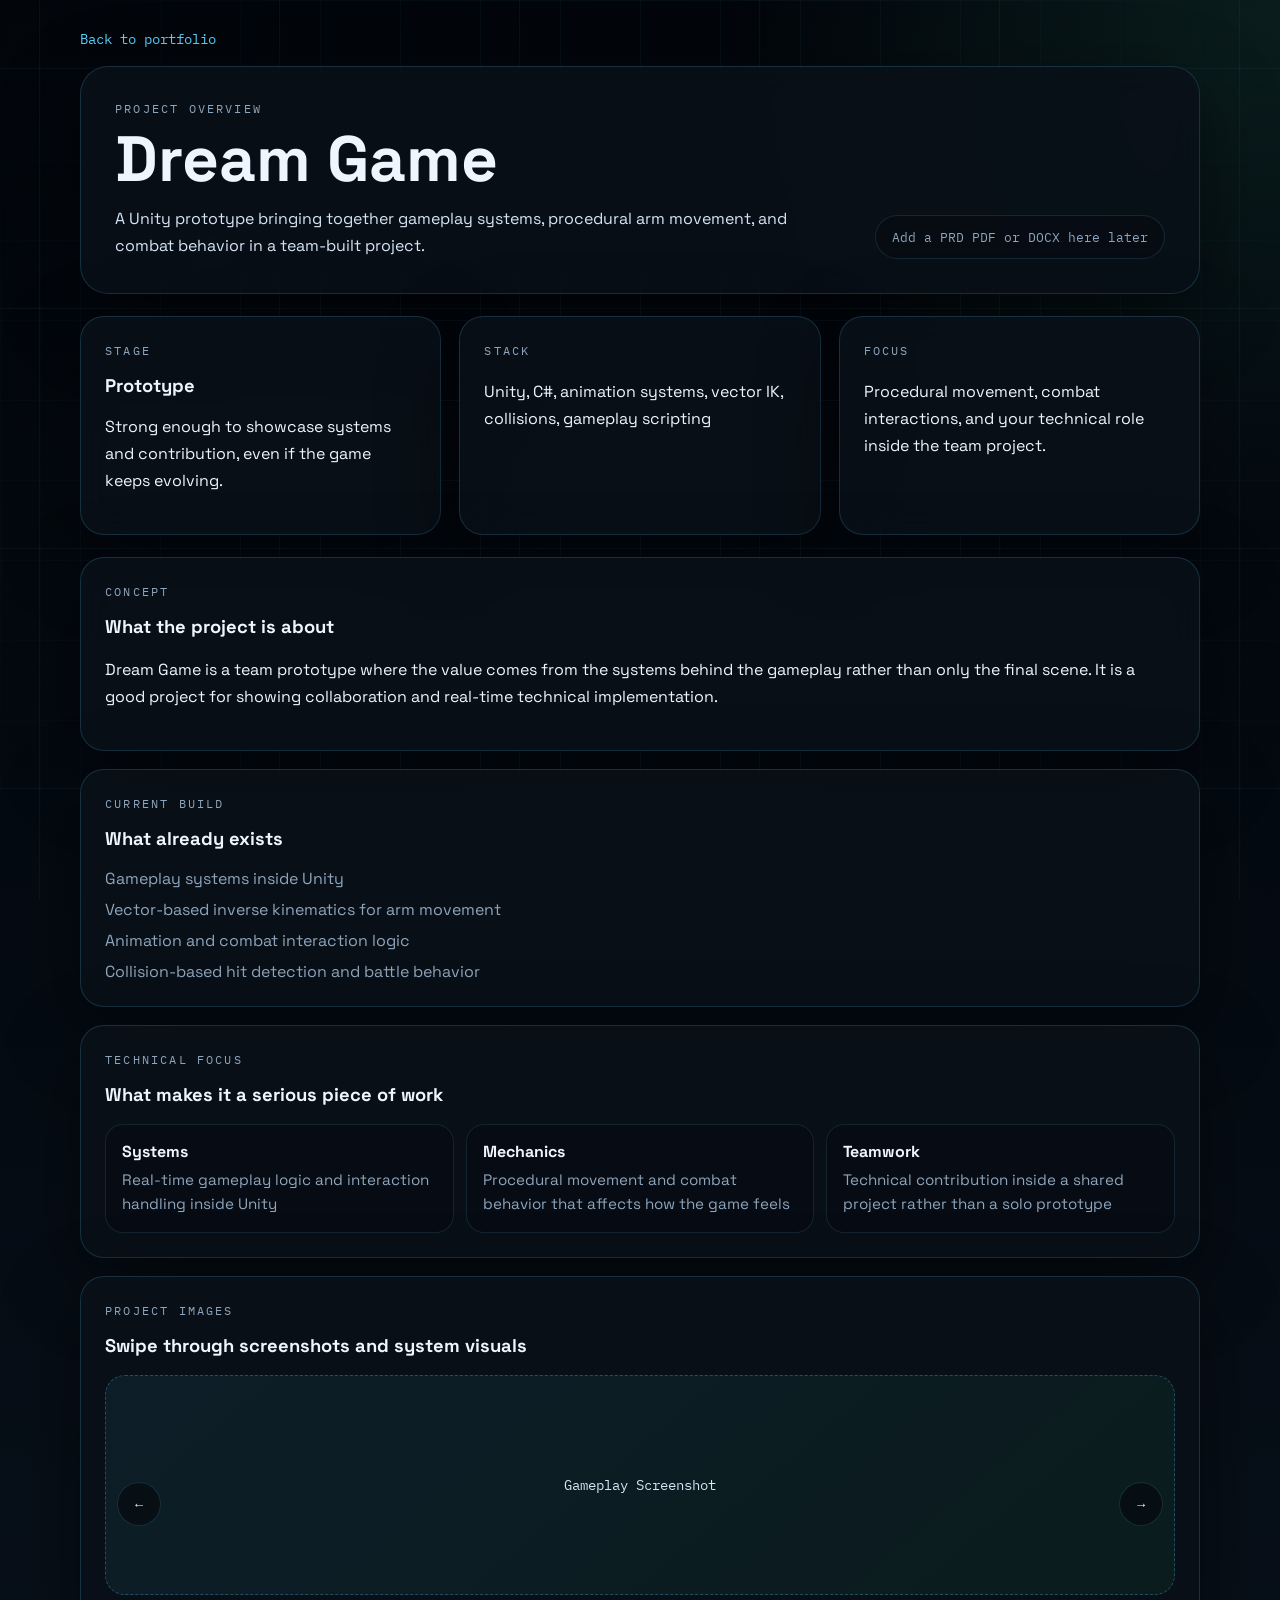
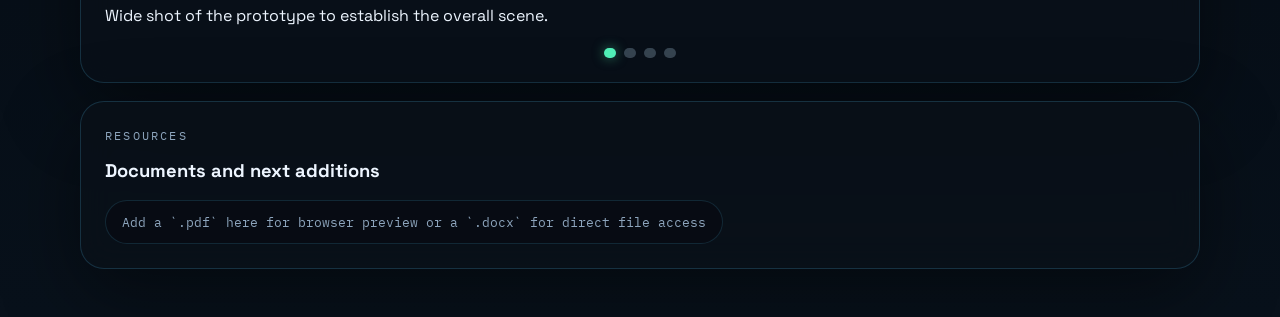
==== projects/dream-game.html @ b1f62567 "updated portfolio" ====
<!DOCTYPE html>
<html lang="en">
<head>
  <meta charset="UTF-8">
  <meta name="viewport" content="width=device-width, initial-scale=1.0">
  <title>Dream Game</title>
  <script>document.documentElement.classList.add("js");</script>
  <link rel="preconnect" href="https://fonts.googleapis.com">
  <link rel="preconnect" href="https://fonts.gstatic.com" crossorigin>
  <link
    href="https://fonts.googleapis.com/css2?family=Space+Grotesk:wght@400;500;700&family=IBM+Plex+Mono:wght@400;500&display=swap"
    rel="stylesheet"
  >
  <link rel="stylesheet" href="../styles.css">
</head>
<body class="project-page">
  <main class="detail-shell">
    <a class="detail-back reveal" href="../index.html#projects">Back to portfolio</a>

    <section class="detail-hero reveal">
      <div>
        <p class="eyebrow">Project Overview</p>
        <h1>Dream Game</h1>
        <p class="detail-summary">
          A Unity prototype bringing together gameplay systems, procedural arm movement, and combat
          behavior in a team-built project.
        </p>
      </div>

      <div class="detail-actions">
        <span class="resource-pill resource-pill-muted">Add a PRD PDF or DOCX here later</span>
      </div>
    </section>

    <section class="detail-meta">
      <article class="detail-panel reveal">
        <p class="panel-label">Stage</p>
        <h3>Prototype</h3>
        <p>Strong enough to showcase systems and contribution, even if the game keeps evolving.</p>
      </article>

      <article class="detail-panel reveal">
        <p class="panel-label">Stack</p>
        <p>Unity, C#, animation systems, vector IK, collisions, gameplay scripting</p>
      </article>

      <article class="detail-panel reveal">
        <p class="panel-label">Focus</p>
        <p>Procedural movement, combat interactions, and your technical role inside the team project.</p>
      </article>
    </section>

    <section class="simple-stack">
      <article class="detail-panel reveal">
        <div class="entry-head">
          <div>
            <p class="panel-label">Concept</p>
            <h3>What the project is about</h3>
          </div>
        </div>
        <p>
          Dream Game is a team prototype where the value comes from the systems behind the gameplay
          rather than only the final scene. It is a good project for showing collaboration and
          real-time technical implementation.
        </p>
      </article>

      <article class="detail-panel reveal">
        <div class="entry-head">
          <div>
            <p class="panel-label">Current Build</p>
            <h3>What already exists</h3>
          </div>
        </div>
        <ul class="meta-list">
          <li>Gameplay systems inside Unity</li>
          <li>Vector-based inverse kinematics for arm movement</li>
          <li>Animation and combat interaction logic</li>
          <li>Collision-based hit detection and battle behavior</li>
        </ul>
      </article>

      <article class="detail-panel reveal">
        <div class="entry-head">
          <div>
            <p class="panel-label">Technical Focus</p>
            <h3>What makes it a serious piece of work</h3>
          </div>
        </div>
        <div class="metric-strip">
          <div class="metric-card">
            <strong>Systems</strong>
            <span>Real-time gameplay logic and interaction handling inside Unity</span>
          </div>
          <div class="metric-card">
            <strong>Mechanics</strong>
            <span>Procedural movement and combat behavior that affects how the game feels</span>
          </div>
          <div class="metric-card">
            <strong>Teamwork</strong>
            <span>Technical contribution inside a shared project rather than a solo prototype</span>
          </div>
        </div>
      </article>

      <article class="detail-panel reveal">
        <div class="entry-head">
          <div>
            <p class="panel-label">Project Images</p>
            <h3>Swipe through screenshots and system visuals</h3>
          </div>
        </div>

        <div class="gallery-carousel" data-gallery>
          <button class="gallery-button gallery-button-prev" type="button" aria-label="Previous image">&#8592;</button>
          <div class="gallery-track" tabindex="0">
            <figure class="gallery-slide">
              <div class="media-placeholder">Gameplay Screenshot</div>
              <figcaption>Wide shot of the prototype to establish the overall scene.</figcaption>
            </figure>
            <figure class="gallery-slide">
              <div class="media-placeholder">IK Arm Shot or Clip</div>
              <figcaption>Best visual proof of the procedural arm system.</figcaption>
            </figure>
            <figure class="gallery-slide">
              <div class="media-placeholder">Combat Logic Diagram</div>
              <figcaption>Optional diagram for hit detection or interaction flow.</figcaption>
            </figure>
            <figure class="gallery-slide">
              <div class="media-placeholder">Architecture Snapshot</div>
              <figcaption>Short technical visual if you want to show system organization.</figcaption>
            </figure>
          </div>
          <button class="gallery-button gallery-button-next" type="button" aria-label="Next image">&#8594;</button>
          <div class="gallery-dots" aria-label="Gallery navigation"></div>
        </div>
      </article>

      <article class="detail-panel reveal">
        <div class="entry-head">
          <div>
            <p class="panel-label">Resources</p>
            <h3>Documents and next additions</h3>
          </div>
        </div>
        <div class="resource-pills">
          <span class="resource-pill resource-pill-muted">Add a `.pdf` here for browser preview or a `.docx` for direct file access</span>
        </div>
      </article>
    </section>
  </main>

  <script src="../script.js"></script>
</body>
</html>
---- styles.css ----
:root {
  --bg: #05080d;
  --bg-soft: #0d131c;
  --panel: rgba(10, 17, 25, 0.88);
  --panel-strong: rgba(15, 24, 35, 0.96);
  --line: rgba(87, 205, 255, 0.18);
  --line-strong: rgba(87, 205, 255, 0.42);
  --text: #edf5ff;
  --muted: #8da5bd;
  --blue: #58d3ff;
  --green: #51f1b9;
  --glow: rgba(81, 241, 185, 0.28);
  --shadow: 0 24px 80px rgba(0, 0, 0, 0.45);
  --radius: 24px;
  --container: 1180px;
}

* {
  box-sizing: border-box;
}

html {
  scroll-behavior: smooth;
}

body {
  margin: 0;
  min-height: 100vh;
  color: var(--text);
  font-family: "Space Grotesk", sans-serif;
  background:
    radial-gradient(circle at top left, rgba(88, 211, 255, 0.14), transparent 24%),
    radial-gradient(circle at 85% 12%, rgba(81, 241, 185, 0.1), transparent 20%),
    linear-gradient(145deg, #02050a 0%, #05080d 45%, #08111b 100%);
}

body::before,
body::after {
  content: "";
  position: fixed;
  inset: 0;
  pointer-events: none;
}

body::before {
  background-image:
    linear-gradient(rgba(88, 211, 255, 0.06) 1px, transparent 1px),
    linear-gradient(90deg, rgba(88, 211, 255, 0.06) 1px, transparent 1px);
  background-size: 80px 80px;
  mask-image: radial-gradient(circle at center, black 45%, transparent 100%);
}

body::after {
  background:
    linear-gradient(90deg, transparent 16%, rgba(81, 241, 185, 0.12) 16.5%, transparent 17%) 0 0 / 240px 240px,
    linear-gradient(180deg, transparent 28%, rgba(88, 211, 255, 0.12) 28.5%, transparent 29%) 0 0 / 240px 240px,
    radial-gradient(circle at 16.5% 28.5%, rgba(81, 241, 185, 0.4) 0 3px, transparent 4px);
  opacity: 0.5;
}

a {
  color: inherit;
  text-decoration: none;
}

.page-shell {
  width: min(calc(100% - 32px), var(--container));
  margin: 0 auto;
  padding: 24px 0 48px;
}

.topbar,
.hero,
.section,
.footer {
  position: relative;
  z-index: 1;
}

.topbar {
  display: flex;
  align-items: center;
  justify-content: space-between;
  gap: 20px;
  padding: 14px 18px;
  margin-bottom: 28px;
  border: 1px solid var(--line);
  border-radius: 999px;
  background: rgba(6, 10, 15, 0.72);
  backdrop-filter: blur(18px);
}

.brand {
  display: inline-flex;
  align-items: center;
  gap: 14px;
}

.brand-mark {
  display: grid;
  place-items: center;
  width: 46px;
  height: 46px;
  border-radius: 14px;
  border: 1px solid rgba(81, 241, 185, 0.28);
  background: linear-gradient(135deg, rgba(88, 211, 255, 0.18), rgba(81, 241, 185, 0.16));
  color: var(--green);
  font-family: "IBM Plex Mono", monospace;
  font-size: 1rem;
}

.brand-copy {
  display: grid;
  gap: 2px;
}

.brand-copy strong {
  font-size: 0.98rem;
}

.brand-copy small,
.nav a,
.eyebrow,
.panel-label,
.doc-type,
.footer p {
  color: var(--muted);
}

.nav {
  display: flex;
  flex-wrap: wrap;
  gap: 18px;
}

.nav a {
  font-size: 0.94rem;
}

.hero {
  display: grid;
  grid-template-columns: minmax(0, 1.25fr) minmax(300px, 0.75fr);
  gap: 28px;
  align-items: stretch;
  margin-bottom: 28px;
}

.hero-copy,
.hero-panel,
.section,
.footer {
  border: 1px solid var(--line);
  background: var(--panel);
  backdrop-filter: blur(16px);
  box-shadow: var(--shadow);
}

.hero-copy {
  padding: 48px;
  border-radius: 36px;
}

.hero h1,
.section h2 {
  margin: 0;
  line-height: 0.98;
}

.hero h1 {
  max-width: 16ch;
  font-size: clamp(2rem, 5vw, 3.6rem);
}

.hero h1 span {
  color: var(--green);
  text-shadow: 0 0 28px var(--glow);
}

.eyebrow,
.panel-label,
.doc-type {
  margin: 0 0 12px;
  text-transform: uppercase;
  letter-spacing: 0.18em;
  font-family: "IBM Plex Mono", monospace;
  font-size: 0.76rem;
}

.hero-text,
.section-heading p,
.project-card p,
.doc-card p,
.about-card p,
.footer p {
  line-height: 1.7;
  font-size: 1rem;
}

.hero-actions,
.contact-actions,
.chip-row,
.contact-strip {
  display: flex;
  flex-wrap: wrap;
  gap: 12px;
}

.contact-strip {
  margin-top: 22px;
}

.contact-strip span {
  padding: 10px 14px;
  border-radius: 999px;
  border: 1px solid rgba(88, 211, 255, 0.14);
  background: rgba(7, 12, 18, 0.58);
  color: #d6e5f5;
  font-family: "IBM Plex Mono", monospace;
  font-size: 0.84rem;
}

.hero-actions {
  margin: 28px 0 30px;
}

.button {
  display: inline-flex;
  align-items: center;
  justify-content: center;
  min-height: 48px;
  padding: 0 20px;
  border-radius: 999px;
  border: 1px solid transparent;
  font-weight: 700;
  transition: transform 180ms ease, border-color 180ms ease, background 180ms ease;
}

.button:hover {
  transform: translateY(-2px);
}

.button-primary {
  background: linear-gradient(135deg, rgba(88, 211, 255, 0.22), rgba(81, 241, 185, 0.26));
  border-color: rgba(81, 241, 185, 0.36);
}

.button-secondary {
  border-color: var(--line-strong);
  background: rgba(7, 12, 18, 0.66);
}

.signal-list,
.meta-list {
  list-style: none;
  padding: 0;
  margin: 0;
}

.signal-list {
  display: grid;
  gap: 14px;
}

.signal-list li {
  display: grid;
  gap: 4px;
  padding: 14px 16px;
  border-left: 2px solid rgba(81, 241, 185, 0.4);
  background: rgba(4, 9, 14, 0.6);
}

.signal-list strong,
.project-card h3,
.doc-card h3 {
  font-size: 1.05rem;
}

.signal-list span,
.meta-list li {
  color: var(--muted);
}

.hero-panel {
  position: relative;
  overflow: hidden;
  padding: 28px;
  border-radius: 36px;
  display: grid;
  gap: 18px;
}

.panel-grid {
  position: absolute;
  inset: 0;
  background:
    linear-gradient(transparent 94%, rgba(88, 211, 255, 0.08) 95%) 0 0 / 100% 56px,
    linear-gradient(90deg, transparent 94%, rgba(81, 241, 185, 0.08) 95%) 0 0 / 56px 100%;
  opacity: 0.8;
}

.status-card,
.scope-card,
.project-card,
.doc-card,
.about-card,
.contact-panel {
  position: relative;
  border: 1px solid rgba(88, 211, 255, 0.14);
  background: var(--panel-strong);
}

.status-card,
.scope-card {
  padding: 22px;
  border-radius: 24px;
}

.status-item {
  display: flex;
  justify-content: space-between;
  gap: 16px;
  padding: 14px 0;
  border-bottom: 1px solid rgba(88, 211, 255, 0.1);
}

.status-item:last-child {
  border-bottom: 0;
  padding-bottom: 0;
}

.status-item b {
  color: var(--green);
}

.chip-row span {
  padding: 10px 14px;
  border-radius: 999px;
  background: rgba(88, 211, 255, 0.08);
  border: 1px solid rgba(88, 211, 255, 0.16);
  color: #d1ebff;
  font-size: 0.92rem;
}

.section {
  padding: 38px;
  border-radius: 32px;
  margin-bottom: 28px;
}

.section-heading {
  max-width: 780px;
  margin-bottom: 28px;
}

.section-heading.compact {
  margin-bottom: 0;
}

.section h2 {
  font-size: clamp(2rem, 5vw, 3.6rem);
  margin-bottom: 14px;
}

.project-grid {
  display: grid;
  grid-template-columns: repeat(2, minmax(0, 1fr));
  gap: 18px;
}

.project-card,
.doc-card,
.about-card {
  padding: 24px;
  border-radius: 24px;
  min-height: 100%;
}

.project-card {
  cursor: pointer;
  transition: transform 180ms ease, border-color 180ms ease, box-shadow 180ms ease;
}

.project-card:hover,
.project-card:focus-visible {
  transform: translateY(-4px);
  border-color: rgba(81, 241, 185, 0.32);
  box-shadow: 0 20px 50px rgba(0, 0, 0, 0.32);
  outline: none;
}

.project-card-large {
  grid-column: span 2;
  background:
    radial-gradient(circle at top right, rgba(81, 241, 185, 0.13), transparent 34%),
    var(--panel-strong);
}

.project-card-wide {
  grid-column: span 2;
}

.card-tag {
  display: inline-flex;
  margin-bottom: 14px;
  padding: 8px 12px;
  border-radius: 999px;
  border: 1px solid rgba(81, 241, 185, 0.28);
  color: var(--green);
  font-family: "IBM Plex Mono", monospace;
  font-size: 0.76rem;
  text-transform: uppercase;
  letter-spacing: 0.14em;
}

.project-card a,
.doc-card a {
  display: inline-flex;
  margin-top: 14px;
  color: var(--blue);
  font-weight: 600;
}

.card-actions {
  display: flex;
  flex-wrap: wrap;
  gap: 16px;
}

.card-actions a {
  margin-top: 14px;
}

.card-note {
  display: inline-flex;
  margin-top: 14px;
  color: var(--muted);
  font-family: "IBM Plex Mono", monospace;
  font-size: 0.84rem;
}

.split-layout {
  display: grid;
  grid-template-columns: minmax(0, 0.85fr) minmax(0, 1.15fr);
  gap: 22px;
  align-items: start;
}

.doc-stack,
.about-grid {
  display: grid;
  gap: 18px;
}

.meta-list {
  display: grid;
  gap: 10px;
}

.about-grid {
  grid-template-columns: repeat(3, minmax(0, 1fr));
  align-items: stretch;
}

.accent-card {
  background:
    linear-gradient(155deg, rgba(88, 211, 255, 0.14), transparent 50%),
    rgba(9, 16, 24, 0.98);
}

.contact-panel {
  display: flex;
  align-items: center;
  justify-content: space-between;
  gap: 20px;
  padding: 28px 30px;
  border-radius: 28px;
}

.contact-copy {
  margin: 14px 0 0;
  color: #d6e5f5;
  line-height: 1.7;
}

.footer {
  display: flex;
  justify-content: space-between;
  gap: 16px;
  padding: 20px 24px;
  border-radius: 24px;
}

.footer p {
  margin: 0;
}

.project-page {
  background:
    radial-gradient(circle at top right, rgba(81, 241, 185, 0.1), transparent 24%),
    linear-gradient(180deg, #02050a 0%, #08111b 100%);
}

.detail-shell {
  width: min(calc(100% - 32px), 1120px);
  margin: 0 auto;
  padding: 28px 0 48px;
  position: relative;
  z-index: 1;
}

.detail-back {
  display: inline-flex;
  margin-bottom: 18px;
  color: var(--blue);
  font-family: "IBM Plex Mono", monospace;
  font-size: 0.86rem;
}

.detail-hero,
.detail-panel {
  border: 1px solid var(--line);
  background: var(--panel);
  backdrop-filter: blur(16px);
  box-shadow: var(--shadow);
}

.detail-hero {
  display: flex;
  align-items: flex-end;
  justify-content: space-between;
  gap: 24px;
  padding: 34px;
  border-radius: 28px;
  margin-bottom: 22px;
}

.detail-hero h1 {
  margin: 0 0 14px;
  font-size: clamp(2.3rem, 5vw, 4.6rem);
  line-height: 0.98;
  max-width: 12ch;
}

.detail-summary {
  max-width: 68ch;
  color: #d6e5f5;
  line-height: 1.7;
  margin: 0;
}

.detail-actions,
.resource-pills {
  display: flex;
  flex-wrap: wrap;
  gap: 12px;
}

.simple-stack {
  display: grid;
  gap: 18px;
}

.project-flow {
  display: grid;
  grid-template-columns: minmax(0, 1.15fr) minmax(280px, 0.85fr);
  gap: 18px;
  align-items: start;
}

.feed-column,
.side-column {
  display: grid;
  gap: 18px;
}

.detail-meta {
  display: grid;
  grid-template-columns: repeat(3, minmax(0, 1fr));
  gap: 18px;
  margin-bottom: 22px;
}

.detail-grid {
  display: grid;
  grid-template-columns: minmax(0, 1.1fr) minmax(0, 0.9fr);
  gap: 18px;
}

.detail-panel {
  padding: 24px;
  border-radius: 24px;
}

.detail-panel h3 {
  margin: 0 0 10px;
  font-size: 1.15rem;
}

.detail-panel p {
  line-height: 1.7;
}

.entry-head {
  display: flex;
  align-items: flex-start;
  justify-content: space-between;
  gap: 16px;
  margin-bottom: 18px;
}

.entry-head h3 {
  margin: 0;
}

.detail-panel-large {
  min-height: 100%;
}

.progress-list {
  display: grid;
  gap: 14px;
}

.progress-item {
  padding: 16px 18px;
  border-left: 2px solid rgba(81, 241, 185, 0.42);
  background: rgba(4, 9, 14, 0.54);
}

.progress-item strong {
  display: block;
  margin-bottom: 6px;
}

.progress-item p {
  margin: 0;
  color: #d6e5f5;
}

.media-grid {
  display: grid;
  grid-template-columns: repeat(2, minmax(0, 1fr));
  gap: 14px;
}

.media-card {
  display: grid;
  gap: 10px;
  margin: 0;
}

.gallery-carousel {
  position: relative;
}

.gallery-track {
  display: grid;
  grid-auto-flow: column;
  grid-auto-columns: 100%;
  gap: 14px;
  overflow-x: auto;
  scroll-snap-type: x mandatory;
  scrollbar-width: none;
  scroll-behavior: smooth;
  padding-bottom: 8px;
}

.gallery-track::-webkit-scrollbar {
  display: none;
}

.gallery-slide {
  scroll-snap-align: start;
  display: grid;
  gap: 10px;
  margin: 0;
}

.gallery-button {
  position: absolute;
  top: calc(50% - 34px);
  z-index: 2;
  display: inline-flex;
  align-items: center;
  justify-content: center;
  width: 44px;
  height: 44px;
  border: 1px solid rgba(88, 211, 255, 0.16);
  border-radius: 999px;
  background: rgba(7, 12, 18, 0.82);
  color: var(--text);
  cursor: pointer;
}

.gallery-button-prev {
  left: 12px;
}

.gallery-button-next {
  right: 12px;
}

.gallery-dots {
  display: flex;
  justify-content: center;
  gap: 8px;
  margin-top: 14px;
}

.gallery-dot {
  width: 10px;
  height: 10px;
  border: 0;
  border-radius: 999px;
  background: rgba(141, 165, 189, 0.35);
  cursor: pointer;
}

.gallery-dot.is-active {
  background: var(--green);
  box-shadow: 0 0 12px rgba(81, 241, 185, 0.5);
}

.media-placeholder {
  display: grid;
  place-items: center;
  min-height: 220px;
  padding: 24px;
  border-radius: 20px;
  border: 1px dashed rgba(88, 211, 255, 0.28);
  background:
    linear-gradient(140deg, rgba(88, 211, 255, 0.1), rgba(81, 241, 185, 0.08)),
    rgba(4, 9, 14, 0.72);
  color: #d6e5f5;
  font-family: "IBM Plex Mono", monospace;
  font-size: 0.9rem;
  text-align: center;
}

.media-card figcaption {
  color: var(--muted);
  font-size: 0.95rem;
  line-height: 1.6;
}

.metric-strip {
  display: grid;
  grid-template-columns: repeat(3, minmax(0, 1fr));
  gap: 12px;
  margin-top: 18px;
}

.metric-card {
  padding: 16px;
  border-radius: 18px;
  border: 1px solid rgba(88, 211, 255, 0.12);
  background: rgba(7, 12, 18, 0.58);
}

.metric-card strong {
  display: block;
  margin-bottom: 6px;
}

.metric-card span {
  color: var(--muted);
  font-size: 0.95rem;
  line-height: 1.6;
}

.check-list {
  list-style: none;
  padding: 0;
  margin: 0;
  display: grid;
  gap: 10px;
}

.check-list li {
  padding: 14px 16px;
  border-radius: 16px;
  border: 1px solid rgba(81, 241, 185, 0.14);
  background: rgba(4, 9, 14, 0.54);
  color: #d6e5f5;
}

.sticky-panel {
  position: sticky;
  top: 22px;
}

.resource-pill {
  display: inline-flex;
  align-items: center;
  min-height: 44px;
  padding: 0 16px;
  border-radius: 999px;
  border: 1px solid rgba(81, 241, 185, 0.26);
  background: rgba(88, 211, 255, 0.08);
  color: #dff6ff;
  font-family: "IBM Plex Mono", monospace;
  font-size: 0.84rem;
}

.resource-pill-muted {
  border-color: rgba(88, 211, 255, 0.14);
  background: rgba(7, 12, 18, 0.58);
  color: var(--muted);
}

.js .reveal {
  opacity: 0;
  transform: translateY(28px) scale(0.985);
  filter: blur(8px);
  transition:
    opacity 680ms ease,
    transform 680ms ease,
    filter 680ms ease;
  transition-delay: var(--reveal-delay, 0ms);
}

.js .reveal.is-visible {
  opacity: 1;
  transform: translateY(0) scale(1);
  filter: blur(0);
}

.doc-page {
  background:
    radial-gradient(circle at top right, rgba(88, 211, 255, 0.12), transparent 24%),
    linear-gradient(180deg, #02050a 0%, #08111b 100%);
}

.doc-shell {
  width: min(calc(100% - 32px), 980px);
  margin: 0 auto;
  padding: 28px 0 48px;
  position: relative;
  z-index: 1;
}

.doc-back {
  display: inline-flex;
  margin-bottom: 18px;
  color: var(--blue);
  font-family: "IBM Plex Mono", monospace;
  font-size: 0.86rem;
}

.doc-hero,
.doc-panel {
  border: 1px solid var(--line);
  background: var(--panel);
  backdrop-filter: blur(16px);
  box-shadow: var(--shadow);
}

.doc-hero {
  padding: 34px;
  border-radius: 28px;
  margin-bottom: 22px;
}

.doc-hero h1 {
  margin: 0 0 14px;
  font-size: clamp(2.2rem, 5vw, 4rem);
  line-height: 1;
}

.doc-hero p:last-child {
  max-width: 72ch;
  color: #d6e5f5;
  line-height: 1.7;
}

.doc-layout {
  display: grid;
  grid-template-columns: repeat(2, minmax(0, 1fr));
  gap: 18px;
}

.doc-panel {
  padding: 24px;
  border-radius: 22px;
}

.doc-panel.wide {
  grid-column: span 2;
}

@media (max-width: 1024px) {
  .hero,
  .split-layout,
  .project-grid,
  .detail-meta,
  .detail-grid,
  .gallery-track,
  .project-flow,
  .media-grid,
  .metric-strip,
  .about-grid,
  .contact-panel {
    grid-template-columns: 1fr;
  }

  .contact-panel {
    display: grid;
  }

  .detail-hero {
    display: grid;
    align-items: start;
  }

  .sticky-panel {
    position: static;
  }

  .project-card-large,
  .project-card-wide {
    grid-column: auto;
  }
}

@media (max-width: 720px) {
  .page-shell {
    width: min(calc(100% - 20px), var(--container));
    padding-top: 14px;
  }

  .topbar,
  .nav,
  .hero-actions,
  .contact-actions,
  .detail-actions,
  .resource-pills,
  .footer {
    flex-direction: column;
    align-items: flex-start;
  }

  .hero-copy,
  .hero-panel,
  .section {
    padding: 24px;
    border-radius: 24px;
  }

  .hero h1 {
    font-size: clamp(2.5rem, 15vw, 4.25rem);
  }

  .section h2 {
    font-size: clamp(1.8rem, 10vw, 2.6rem);
  }

  .doc-shell {
    width: min(calc(100% - 20px), 980px);
    padding-top: 18px;
  }

  .detail-shell {
    width: min(calc(100% - 20px), 1120px);
    padding-top: 18px;
  }

  .doc-hero,
  .doc-panel,
  .detail-hero,
  .detail-panel {
    padding: 22px;
  }

  .doc-layout {
    grid-template-columns: 1fr;
  }

  .entry-head {
    flex-direction: column;
  }

  .gallery-button {
    display: none;
  }

  .doc-panel.wide {
    grid-column: auto;
  }
}

@media (prefers-reduced-motion: reduce) {
  .js .reveal {
    opacity: 1;
    transform: none;
    filter: none;
    transition: none;
  }
}
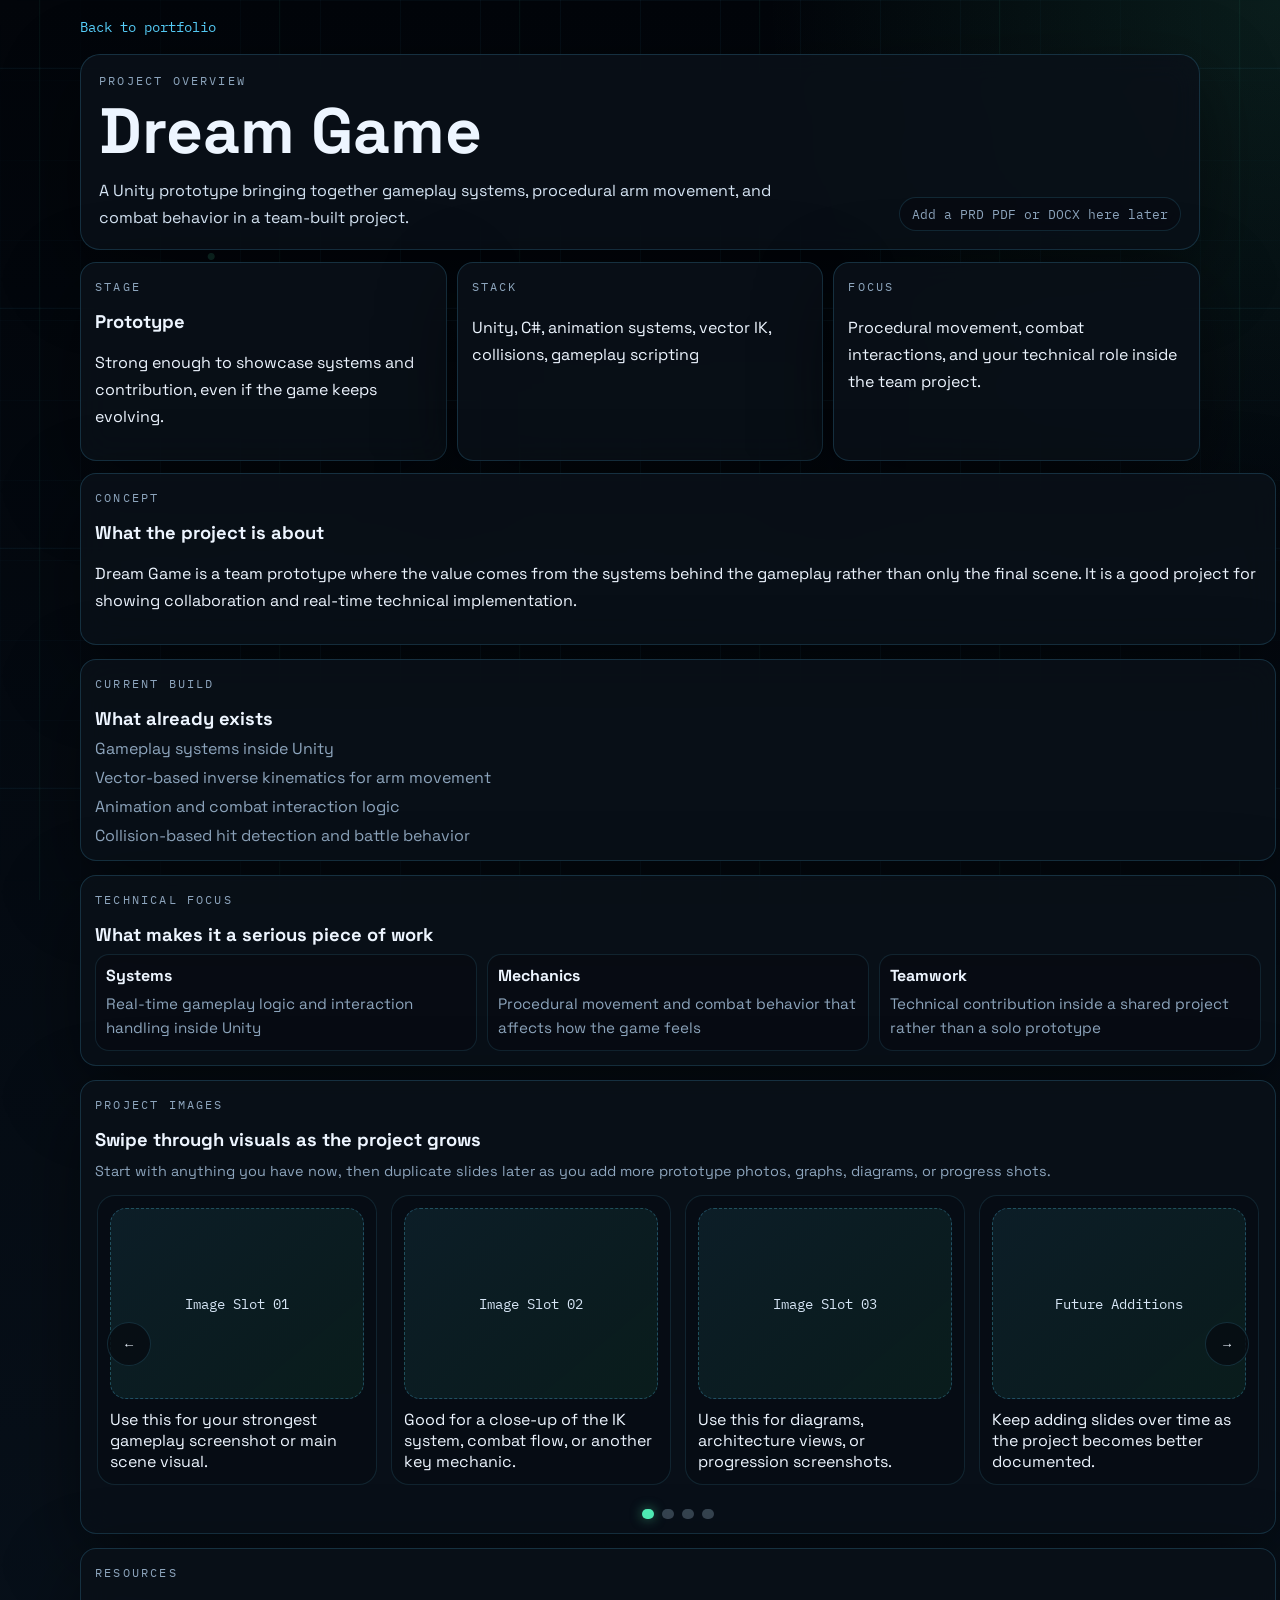
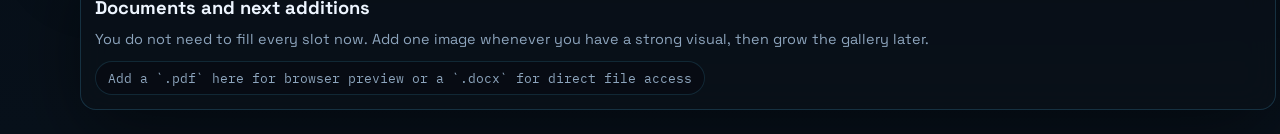
==== commit 90330cb9: "Polished the site + added some contents" ====
--- a/projects/dream-game.html
+++ b/projects/dream-game.html
@@ -107,28 +107,30 @@
         <div class="entry-head">
           <div>
             <p class="panel-label">Project Images</p>
-            <h3>Swipe through screenshots and system visuals</h3>
+            <h3>Swipe through visuals as the project grows</h3>
           </div>
         </div>
+        <p class="gallery-note">Start with anything you have now, then duplicate slides later as you add more prototype photos, graphs, diagrams, or progress shots.</p>
 
         <div class="gallery-carousel" data-gallery>
           <button class="gallery-button gallery-button-prev" type="button" aria-label="Previous image">&#8592;</button>
           <div class="gallery-track" tabindex="0">
+            <!-- Duplicate any gallery-slide block below later and replace the placeholder with an <img src="../images/..." alt="..."> -->
             <figure class="gallery-slide">
-              <div class="media-placeholder">Gameplay Screenshot</div>
-              <figcaption>Wide shot of the prototype to establish the overall scene.</figcaption>
+              <div class="media-placeholder">Image Slot 01</div>
+              <figcaption>Use this for your strongest gameplay screenshot or main scene visual.</figcaption>
             </figure>
             <figure class="gallery-slide">
-              <div class="media-placeholder">IK Arm Shot or Clip</div>
-              <figcaption>Best visual proof of the procedural arm system.</figcaption>
+              <div class="media-placeholder">Image Slot 02</div>
+              <figcaption>Good for a close-up of the IK system, combat flow, or another key mechanic.</figcaption>
             </figure>
             <figure class="gallery-slide">
-              <div class="media-placeholder">Combat Logic Diagram</div>
-              <figcaption>Optional diagram for hit detection or interaction flow.</figcaption>
+              <div class="media-placeholder">Image Slot 03</div>
+              <figcaption>Use this for diagrams, architecture views, or progression screenshots.</figcaption>
             </figure>
             <figure class="gallery-slide">
-              <div class="media-placeholder">Architecture Snapshot</div>
-              <figcaption>Short technical visual if you want to show system organization.</figcaption>
+              <div class="media-placeholder">Future Additions</div>
+              <figcaption>Keep adding slides over time as the project becomes better documented.</figcaption>
             </figure>
           </div>
           <button class="gallery-button gallery-button-next" type="button" aria-label="Next image">&#8594;</button>
@@ -143,6 +145,7 @@
             <h3>Documents and next additions</h3>
           </div>
         </div>
+        <p class="gallery-help">You do not need to fill every slot now. Add one image whenever you have a strong visual, then grow the gallery later.</p>
         <div class="resource-pills">
           <span class="resource-pill resource-pill-muted">Add a `.pdf` here for browser preview or a `.docx` for direct file access</span>
         </div>
--- a/styles.css
+++ b/styles.css
@@ -81,27 +81,34 @@
   display: flex;
   align-items: center;
   justify-content: space-between;
-  gap: 20px;
-  padding: 14px 18px;
-  margin-bottom: 28px;
+  gap: 14px;
+  padding: 14px 20px;
+  margin-bottom: 16px;
   border: 1px solid var(--line);
   border-radius: 999px;
   background: rgba(6, 10, 15, 0.72);
   backdrop-filter: blur(18px);
 }
 
+.topbar-left {
+  display: flex;
+  align-items: center;
+  gap: 12px;
+  flex-wrap: wrap;
+}
+
 .brand {
   display: inline-flex;
   align-items: center;
-  gap: 14px;
+  gap: 12px;
 }
 
 .brand-mark {
   display: grid;
   place-items: center;
-  width: 46px;
-  height: 46px;
-  border-radius: 14px;
+  width: 38px;
+  height: 38px;
+  border-radius: 12px;
   border: 1px solid rgba(81, 241, 185, 0.28);
   background: linear-gradient(135deg, rgba(88, 211, 255, 0.18), rgba(81, 241, 185, 0.16));
   color: var(--green);
@@ -115,7 +122,40 @@
 }
 
 .brand-copy strong {
-  font-size: 0.98rem;
+  font-size: 0.95rem;
+}
+
+.brand-links {
+  display: flex;
+  flex-wrap: wrap;
+  gap: 8px;
+}
+
+.icon-link {
+  display: inline-flex;
+  align-items: center;
+  justify-content: center;
+  width: 32px;
+  height: 32px;
+  border-radius: 999px;
+  border: 1px solid rgba(88, 211, 255, 0.18);
+  background: rgba(7, 12, 18, 0.62);
+  color: #f8fffbe1;
+  transition: transform 180ms ease, border-color 180ms ease, background 180ms ease;
+}
+
+.icon-link:hover,
+.icon-link:focus-visible {
+  transform: translateY(-2px);
+  border-color: rgba(81, 241, 185, 0.34);
+  background: rgba(9, 17, 24, 0.92);
+  outline: none;
+}
+
+.icon-link svg {
+  width: 16px;
+  height: 16px;
+  fill: currentColor;
 }
 
 .brand-copy small,
@@ -130,7 +170,7 @@
 .nav {
   display: flex;
   flex-wrap: wrap;
-  gap: 18px;
+  gap: 14px;
 }
 
 .nav a {
@@ -140,9 +180,9 @@
 .hero {
   display: grid;
   grid-template-columns: minmax(0, 1.25fr) minmax(300px, 0.75fr);
-  gap: 28px;
+  gap: 14px;
   align-items: stretch;
-  margin-bottom: 28px;
+  margin-bottom: 16px;
 }
 
 .hero-copy,
@@ -156,8 +196,8 @@
 }
 
 .hero-copy {
-  padding: 48px;
-  border-radius: 36px;
+  padding: 28px;
+  border-radius: 24px;
 }
 
 .hero h1,
@@ -192,8 +232,8 @@
 .doc-card p,
 .about-card p,
 .footer p {
-  line-height: 1.7;
-  font-size: 1rem;
+  line-height: 1.42;
+  font-size: 0.91rem;
 }
 
 .hero-actions,
@@ -220,15 +260,15 @@
 }
 
 .hero-actions {
-  margin: 28px 0 30px;
+  margin: 16px 0 16px;
 }
 
 .button {
   display: inline-flex;
   align-items: center;
   justify-content: center;
-  min-height: 48px;
-  padding: 0 20px;
+  min-height: 38px;
+  padding: 0 14px;
   border-radius: 999px;
   border: 1px solid transparent;
   font-weight: 700;
@@ -258,13 +298,13 @@
 
 .signal-list {
   display: grid;
-  gap: 14px;
+  gap: 7px;
 }
 
 .signal-list li {
   display: grid;
   gap: 4px;
-  padding: 14px 16px;
+  padding: 9px 11px;
   border-left: 2px solid rgba(81, 241, 185, 0.4);
   background: rgba(4, 9, 14, 0.6);
 }
@@ -283,10 +323,10 @@
 .hero-panel {
   position: relative;
   overflow: hidden;
-  padding: 28px;
-  border-radius: 36px;
-  display: grid;
-  gap: 18px;
+  padding: 16px;
+  border-radius: 24px;
+  display: grid;
+  gap: 10px;
 }
 
 .panel-grid {
@@ -311,15 +351,15 @@
 
 .status-card,
 .scope-card {
-  padding: 22px;
-  border-radius: 24px;
+  padding: 14px;
+  border-radius: 18px;
 }
 
 .status-item {
   display: flex;
   justify-content: space-between;
   gap: 16px;
-  padding: 14px 0;
+  padding: 9px 0;
   border-bottom: 1px solid rgba(88, 211, 255, 0.1);
 }
 
@@ -333,7 +373,7 @@
 }
 
 .chip-row span {
-  padding: 10px 14px;
+  padding: 8px 12px;
   border-radius: 999px;
   background: rgba(88, 211, 255, 0.08);
   border: 1px solid rgba(88, 211, 255, 0.16);
@@ -342,14 +382,14 @@
 }
 
 .section {
-  padding: 38px;
-  border-radius: 32px;
-  margin-bottom: 28px;
+  padding: 16px;
+  border-radius: 20px;
+  margin-bottom: 12px;
 }
 
 .section-heading {
   max-width: 780px;
-  margin-bottom: 28px;
+  margin-bottom: 12px;
 }
 
 .section-heading.compact {
@@ -357,35 +397,32 @@
 }
 
 .section h2 {
-  font-size: clamp(2rem, 5vw, 3.6rem);
-  margin-bottom: 14px;
+  font-size: clamp(1.55rem, 3.1vw, 2.4rem);
+  margin-bottom: 8px;
 }
 
 .project-grid {
   display: grid;
   grid-template-columns: repeat(2, minmax(0, 1fr));
-  gap: 18px;
+  gap: 12px;
 }
 
 .project-card,
 .doc-card,
 .about-card {
-  padding: 24px;
-  border-radius: 24px;
-  min-height: 100%;
+  padding: 14px;
+  border-radius: 16px;
+  min-height: auto;
 }
 
 .project-card {
-  cursor: pointer;
   transition: transform 180ms ease, border-color 180ms ease, box-shadow 180ms ease;
 }
 
-.project-card:hover,
-.project-card:focus-visible {
+.project-card:hover {
   transform: translateY(-4px);
   border-color: rgba(81, 241, 185, 0.32);
   box-shadow: 0 20px 50px rgba(0, 0, 0, 0.32);
-  outline: none;
 }
 
 .project-card-large {
@@ -401,8 +438,8 @@
 
 .card-tag {
   display: inline-flex;
-  margin-bottom: 14px;
-  padding: 8px 12px;
+  margin-bottom: 8px;
+  padding: 6px 10px;
   border-radius: 999px;
   border: 1px solid rgba(81, 241, 185, 0.28);
   color: var(--green);
@@ -423,7 +460,7 @@
 .card-actions {
   display: flex;
   flex-wrap: wrap;
-  gap: 16px;
+  gap: 10px;
 }
 
 .card-actions a {
@@ -438,6 +475,98 @@
   font-size: 0.84rem;
 }
 
+.card-link-button {
+  display: inline-flex;
+  align-items: center;
+  min-height: 34px;
+  padding: 0 12px;
+  border: 1px solid rgba(88, 211, 255, 0.16);
+  border-radius: 999px;
+  background: rgba(7, 12, 18, 0.62);
+  color: var(--blue);
+  font: inherit;
+  font-weight: 600;
+  cursor: pointer;
+}
+
+.card-link-button:hover,
+.card-link-button:focus-visible {
+  border-color: rgba(81, 241, 185, 0.32);
+  outline: none;
+}
+
+.project-detail-section {
+  scroll-margin-top: 18px;
+}
+
+.detail-switcher {
+  display: flex;
+  flex-wrap: wrap;
+  gap: 10px;
+  margin-bottom: 12px;
+}
+
+.detail-chip {
+  min-height: 34px;
+  padding: 0 12px;
+  border: 1px solid rgba(88, 211, 255, 0.16);
+  border-radius: 999px;
+  background: rgba(7, 12, 18, 0.62);
+  color: #d6e5f5;
+  font: inherit;
+  cursor: pointer;
+}
+
+.detail-chip.is-active {
+  border-color: rgba(81, 241, 185, 0.34);
+  background: rgba(81, 241, 185, 0.12);
+  color: var(--green);
+}
+
+.detail-card-stack {
+  display: grid;
+}
+
+.detail-card {
+  display: none;
+  padding: 16px;
+  border-radius: 18px;
+  border: 1px solid rgba(88, 211, 255, 0.14);
+  background: var(--panel-strong);
+}
+
+.detail-card.is-active {
+  display: grid;
+  gap: 14px;
+}
+
+.detail-card-head {
+  display: flex;
+  align-items: flex-start;
+  justify-content: space-between;
+  gap: 12px;
+}
+
+.detail-card h3 {
+  margin: 0;
+  font-size: 1.2rem;
+}
+
+.detail-card-copy {
+  margin: 0;
+  color: #d6e5f5;
+}
+
+.detail-mini-grid {
+  display: grid;
+  grid-template-columns: repeat(3, minmax(0, 1fr));
+  gap: 10px;
+}
+
+.detail-list {
+  gap: 8px;
+}
+
 .split-layout {
   display: grid;
   grid-template-columns: minmax(0, 0.85fr) minmax(0, 1.15fr);
@@ -448,12 +577,12 @@
 .doc-stack,
 .about-grid {
   display: grid;
-  gap: 18px;
+  gap: 10px;
 }
 
 .meta-list {
   display: grid;
-  gap: 10px;
+  gap: 8px;
 }
 
 .about-grid {
@@ -461,33 +590,27 @@
   align-items: stretch;
 }
 
-.accent-card {
-  background:
-    linear-gradient(155deg, rgba(88, 211, 255, 0.14), transparent 50%),
-    rgba(9, 16, 24, 0.98);
-}
-
 .contact-panel {
   display: flex;
   align-items: center;
   justify-content: space-between;
-  gap: 20px;
-  padding: 28px 30px;
-  border-radius: 28px;
+  gap: 12px;
+  padding: 14px 16px;
+  border-radius: 18px;
 }
 
 .contact-copy {
-  margin: 14px 0 0;
+  margin: 8px 0 0;
   color: #d6e5f5;
-  line-height: 1.7;
+  line-height: 1.45;
 }
 
 .footer {
   display: flex;
   justify-content: space-between;
   gap: 16px;
-  padding: 20px 24px;
-  border-radius: 24px;
+  padding: 14px 16px;
+  border-radius: 16px;
 }
 
 .footer p {
@@ -503,7 +626,7 @@
 .detail-shell {
   width: min(calc(100% - 32px), 1120px);
   margin: 0 auto;
-  padding: 28px 0 48px;
+  padding: 16px 0 24px;
   position: relative;
   z-index: 1;
 }
@@ -528,10 +651,10 @@
   display: flex;
   align-items: flex-end;
   justify-content: space-between;
-  gap: 24px;
-  padding: 34px;
-  border-radius: 28px;
-  margin-bottom: 22px;
+  gap: 16px;
+  padding: 18px;
+  border-radius: 20px;
+  margin-bottom: 12px;
 }
 
 .detail-hero h1 {
@@ -557,7 +680,7 @@
 
 .simple-stack {
   display: grid;
-  gap: 18px;
+  gap: 14px;
 }
 
 .project-flow {
@@ -576,8 +699,8 @@
 .detail-meta {
   display: grid;
   grid-template-columns: repeat(3, minmax(0, 1fr));
-  gap: 18px;
-  margin-bottom: 22px;
+  gap: 10px;
+  margin-bottom: 12px;
 }
 
 .detail-grid {
@@ -587,8 +710,8 @@
 }
 
 .detail-panel {
-  padding: 24px;
-  border-radius: 24px;
+  padding: 14px;
+  border-radius: 16px;
 }
 
 .detail-panel h3 {
@@ -604,8 +727,8 @@
   display: flex;
   align-items: flex-start;
   justify-content: space-between;
-  gap: 16px;
-  margin-bottom: 18px;
+  gap: 10px;
+  margin-bottom: 8px;
 }
 
 .entry-head h3 {
@@ -618,11 +741,11 @@
 
 .progress-list {
   display: grid;
-  gap: 14px;
+  gap: 10px;
 }
 
 .progress-item {
-  padding: 16px 18px;
+  padding: 12px 14px;
   border-left: 2px solid rgba(81, 241, 185, 0.42);
   background: rgba(4, 9, 14, 0.54);
 }
@@ -651,18 +774,20 @@
 
 .gallery-carousel {
   position: relative;
+  margin-top: 10px;
 }
 
 .gallery-track {
   display: grid;
   grid-auto-flow: column;
-  grid-auto-columns: 100%;
+  grid-auto-columns: minmax(280px, 34vw);
   gap: 14px;
   overflow-x: auto;
   scroll-snap-type: x mandatory;
   scrollbar-width: none;
   scroll-behavior: smooth;
-  padding-bottom: 8px;
+  align-items: start;
+  padding: 2px 2px 10px;
 }
 
 .gallery-track::-webkit-scrollbar {
@@ -674,6 +799,10 @@
   display: grid;
   gap: 10px;
   margin: 0;
+  padding: 12px;
+  border-radius: 18px;
+  border: 1px solid rgba(88, 211, 255, 0.12);
+  background: rgba(7, 12, 18, 0.52);
 }
 
 .gallery-button {
@@ -707,6 +836,20 @@
   margin-top: 14px;
 }
 
+.gallery-note {
+  margin: 0 0 10px;
+  color: var(--muted);
+  font-size: 0.9rem;
+  line-height: 1.45;
+}
+
+.gallery-help {
+  margin: 0 0 10px;
+  color: var(--muted);
+  font-size: 0.9rem;
+  line-height: 1.45;
+}
+
 .gallery-dot {
   width: 10px;
   height: 10px;
@@ -724,9 +867,11 @@
 .media-placeholder {
   display: grid;
   place-items: center;
-  min-height: 220px;
-  padding: 24px;
-  border-radius: 20px;
+  width: 100%;
+  min-height: 0;
+  aspect-ratio: 4 / 3;
+  padding: 14px;
+  border-radius: 16px;
   border: 1px dashed rgba(88, 211, 255, 0.28);
   background:
     linear-gradient(140deg, rgba(88, 211, 255, 0.1), rgba(81, 241, 185, 0.08)),
@@ -737,6 +882,16 @@
   text-align: center;
 }
 
+.gallery-slide img {
+  display: block;
+  width: 100%;
+  aspect-ratio: 4 / 3;
+  object-fit: contain;
+  border-radius: 16px;
+  border: 1px solid rgba(88, 211, 255, 0.18);
+  background: rgba(4, 9, 14, 0.78);
+}
+
 .media-card figcaption {
   color: var(--muted);
   font-size: 0.95rem;
@@ -746,13 +901,13 @@
 .metric-strip {
   display: grid;
   grid-template-columns: repeat(3, minmax(0, 1fr));
-  gap: 12px;
-  margin-top: 18px;
+  gap: 10px;
+  margin-top: 8px;
 }
 
 .metric-card {
-  padding: 16px;
-  border-radius: 18px;
+  padding: 10px;
+  border-radius: 14px;
   border: 1px solid rgba(88, 211, 255, 0.12);
   background: rgba(7, 12, 18, 0.58);
 }
@@ -773,12 +928,12 @@
   padding: 0;
   margin: 0;
   display: grid;
-  gap: 10px;
+  gap: 8px;
 }
 
 .check-list li {
-  padding: 14px 16px;
-  border-radius: 16px;
+  padding: 10px 12px;
+  border-radius: 12px;
   border: 1px solid rgba(81, 241, 185, 0.14);
   background: rgba(4, 9, 14, 0.54);
   color: #d6e5f5;
@@ -792,8 +947,8 @@
 .resource-pill {
   display: inline-flex;
   align-items: center;
-  min-height: 44px;
-  padding: 0 16px;
+  min-height: 34px;
+  padding: 0 12px;
   border-radius: 999px;
   border: 1px solid rgba(81, 241, 185, 0.26);
   background: rgba(88, 211, 255, 0.08);
@@ -892,6 +1047,7 @@
   .hero,
   .split-layout,
   .project-grid,
+  .detail-mini-grid,
   .detail-meta,
   .detail-grid,
   .gallery-track,
@@ -920,6 +1076,10 @@
   .project-card-wide {
     grid-column: auto;
   }
+
+  .gallery-track {
+    grid-auto-columns: minmax(260px, 68vw);
+  }
 }
 
 @media (max-width: 720px) {
@@ -929,6 +1089,7 @@
   }
 
   .topbar,
+  .topbar-left,
   .nav,
   .hero-actions,
   .contact-actions,
@@ -979,8 +1140,16 @@
     flex-direction: column;
   }
 
+  .detail-card-head {
+    flex-direction: column;
+  }
+
   .gallery-button {
     display: none;
+  }
+
+  .gallery-track {
+    grid-auto-columns: 88%;
   }
 
   .doc-panel.wide {
